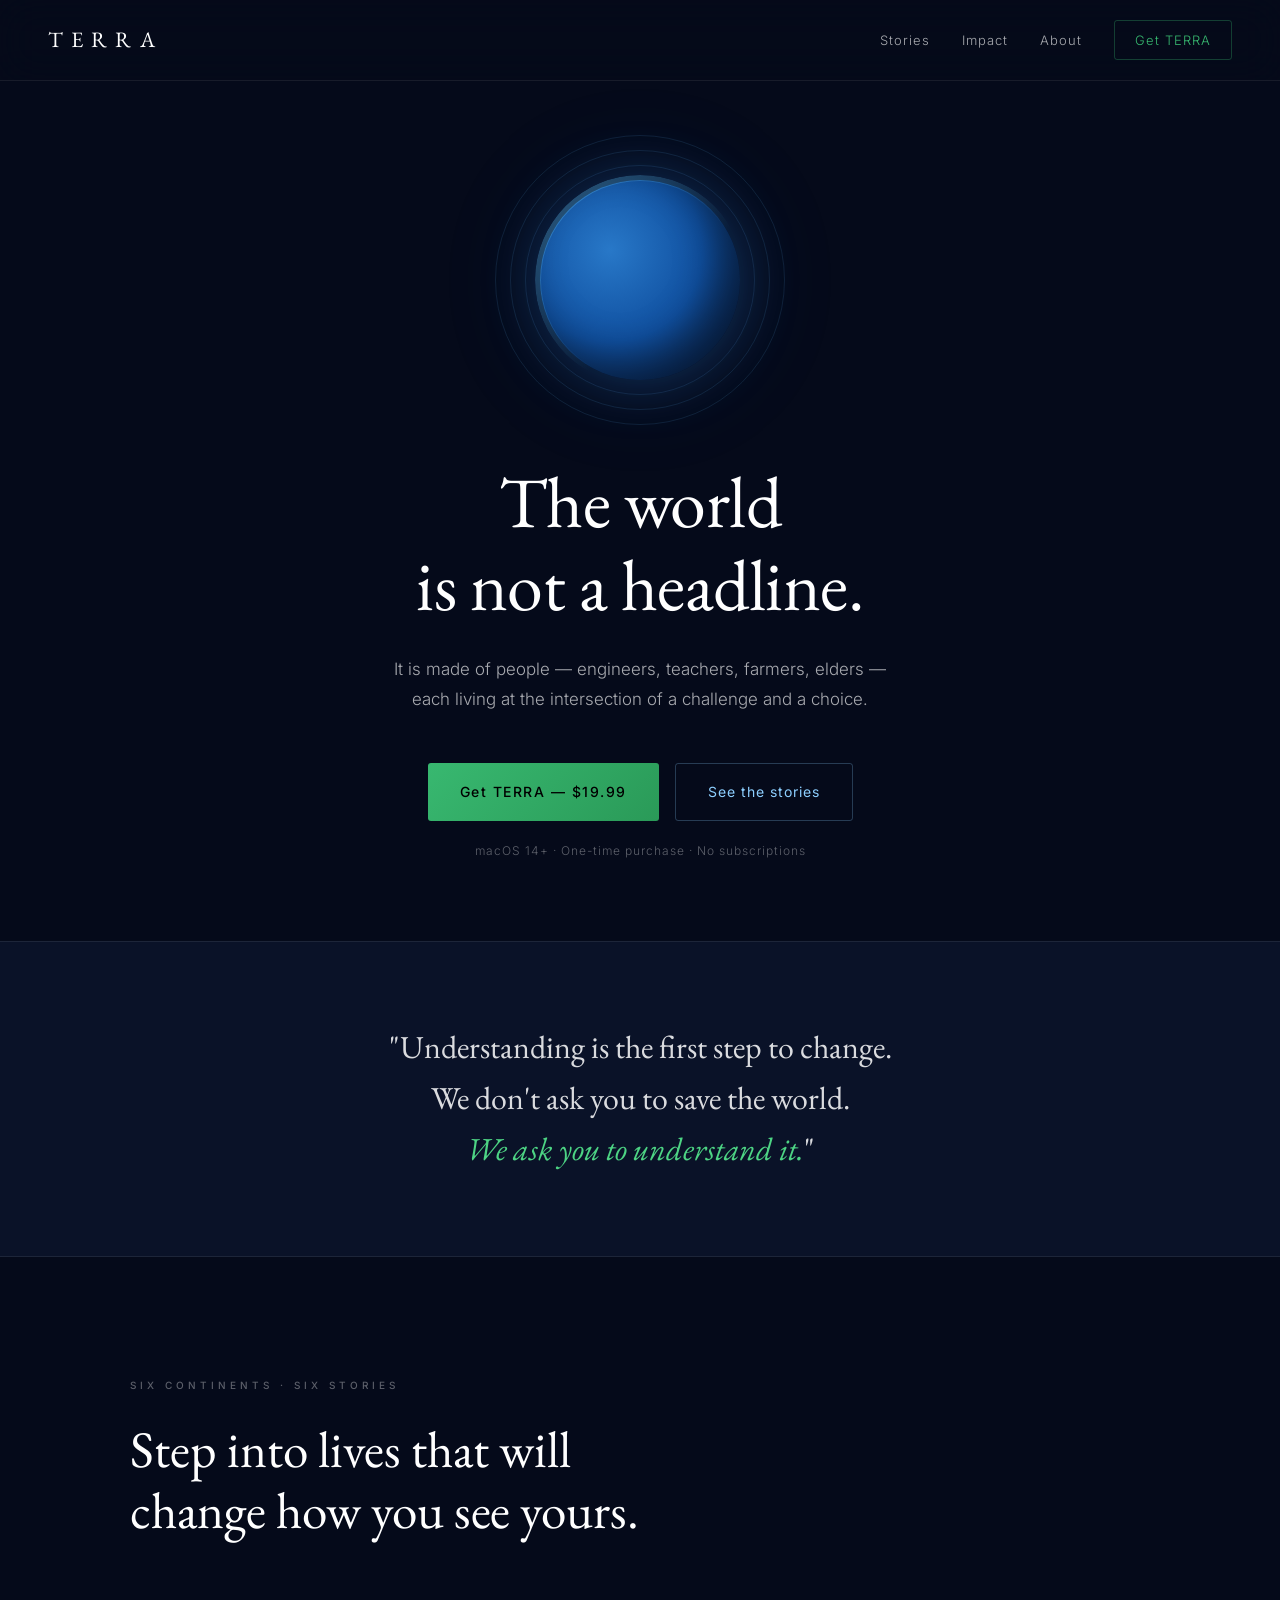
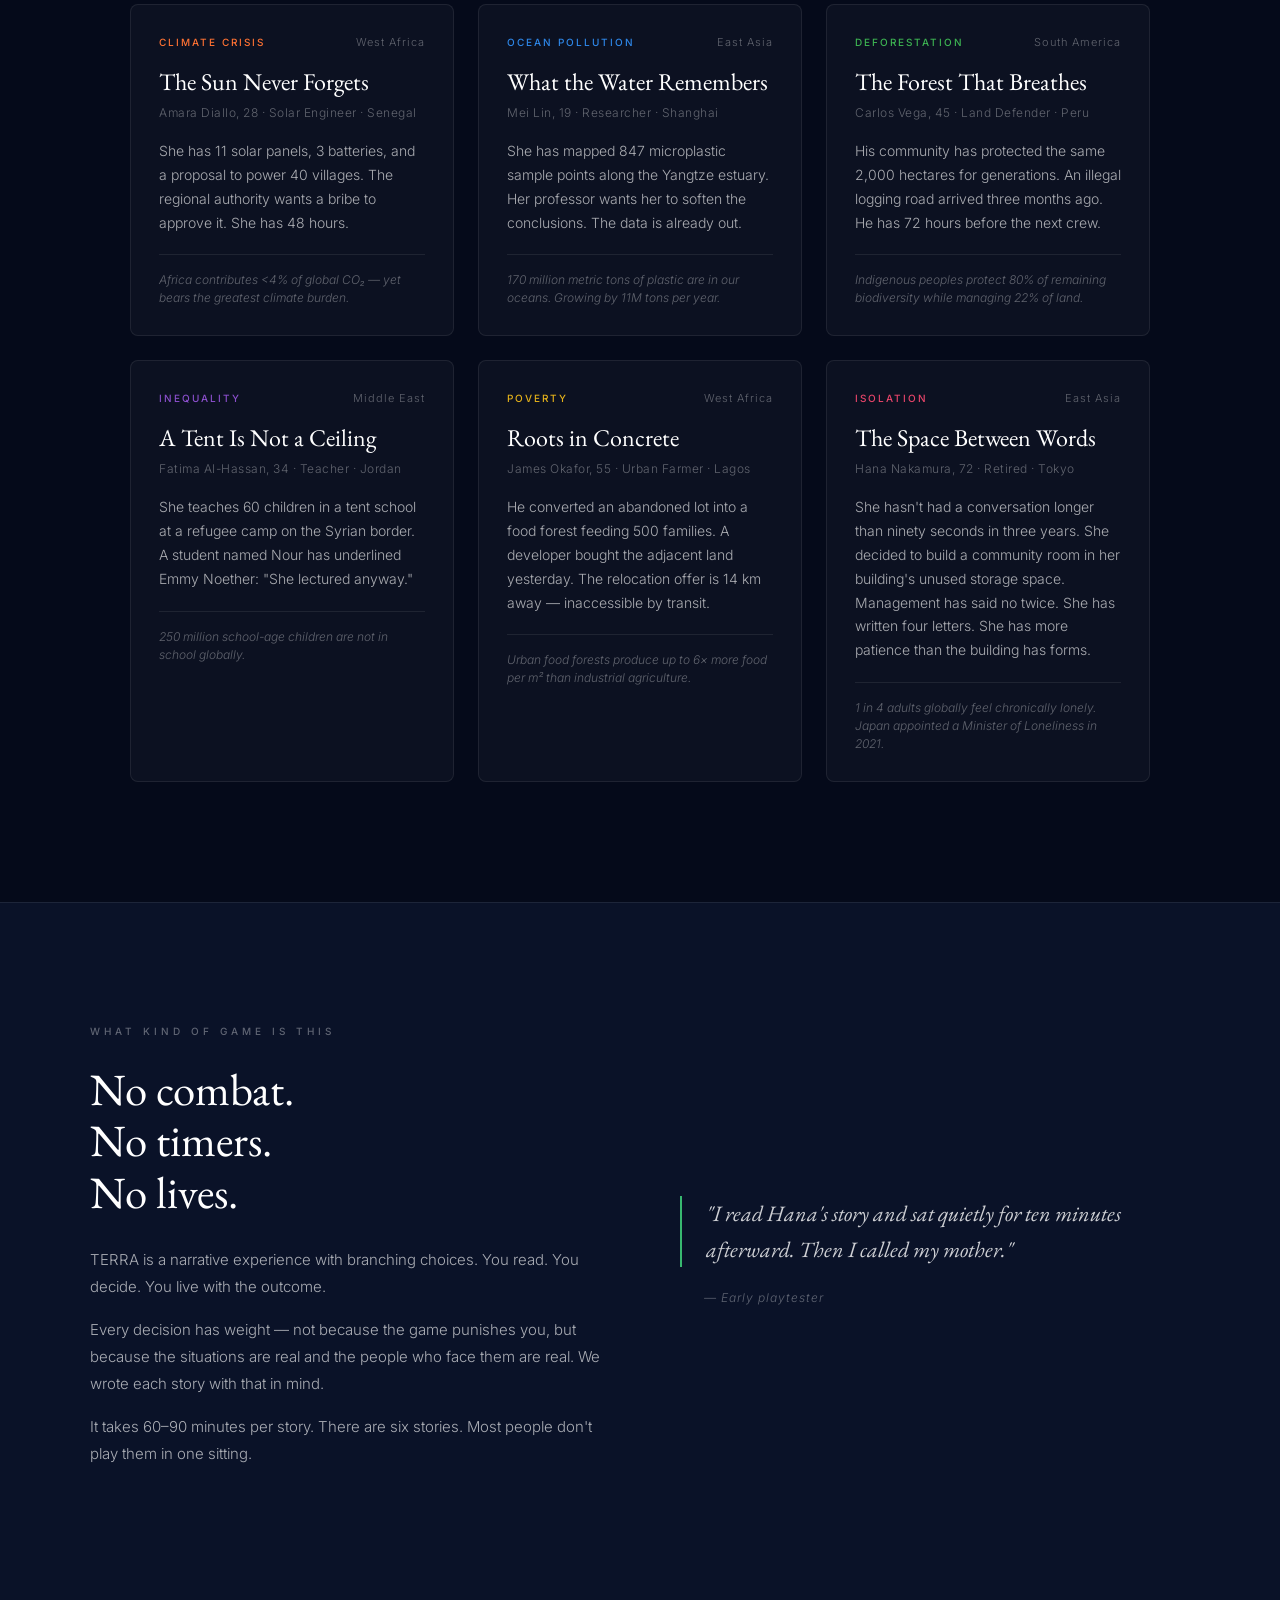
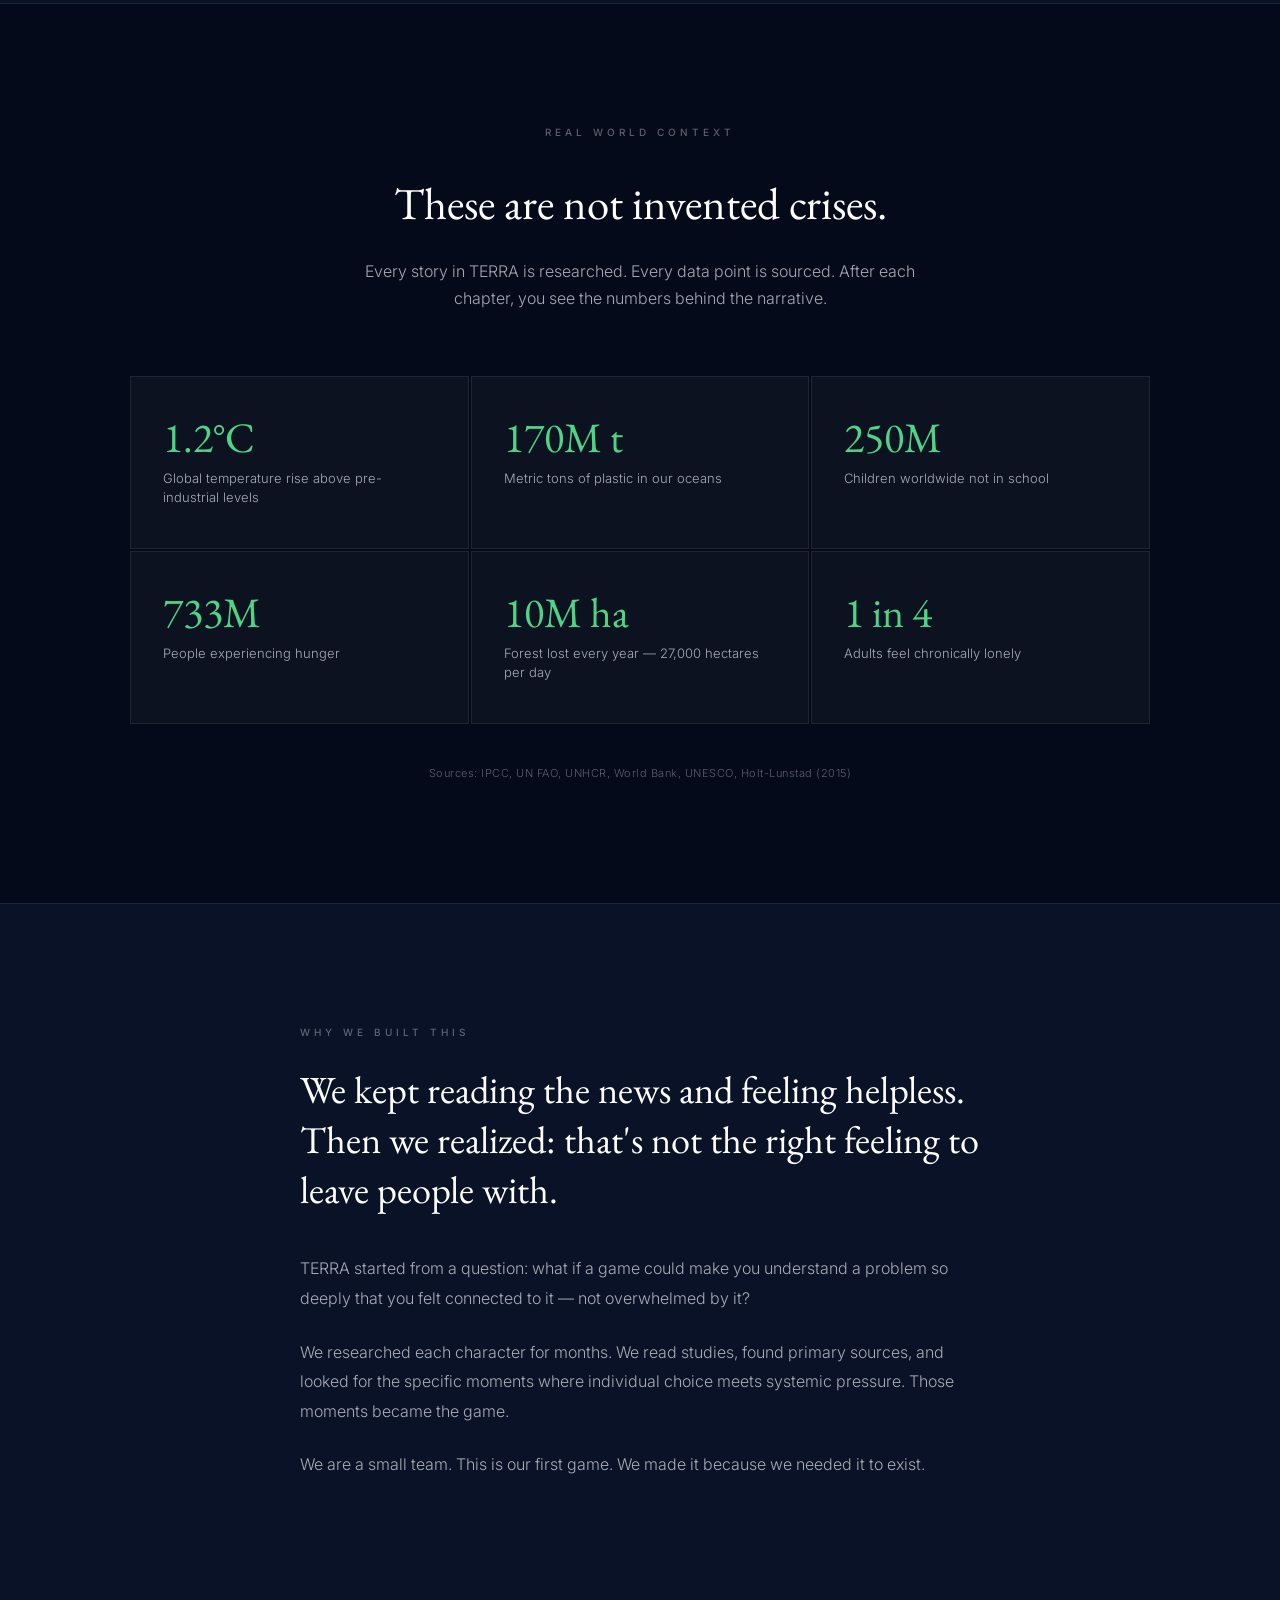
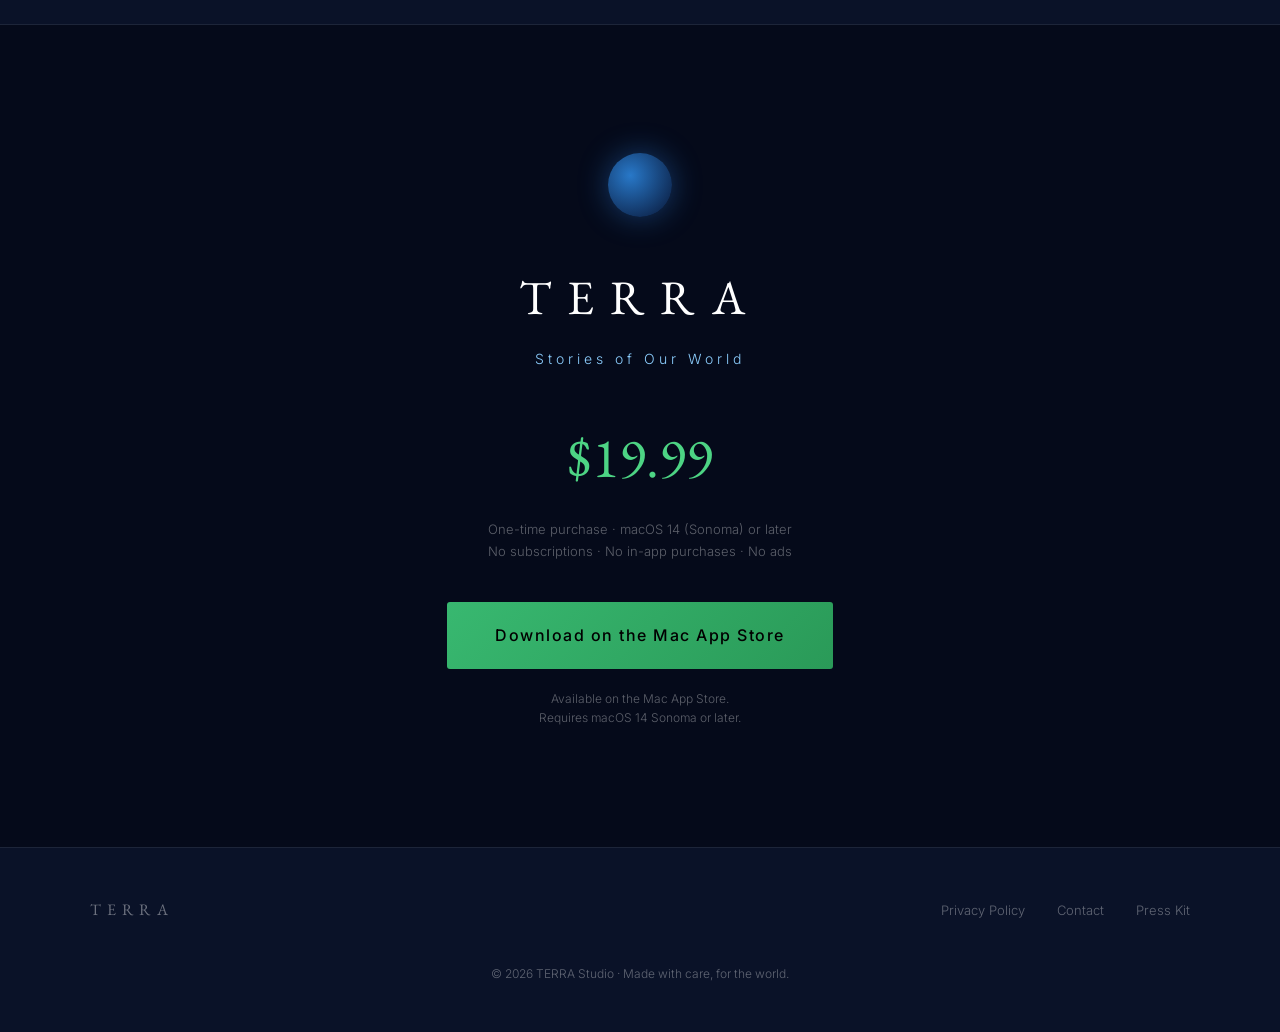
==== website/index.html @ 2169d1af "feat: sprint 4 — terraapp.world website + privacy policy Full landing page with: - Hero: animated gl" ====
<!DOCTYPE html>
<html lang="en">
<head>
  <meta charset="UTF-8">
  <meta name="viewport" content="width=device-width, initial-scale=1.0">
  <meta name="description" content="TERRA — Six stories from six continents. A narrative game about the real decisions humanity faces, right now.">
  <meta property="og:title" content="TERRA — Stories of Our World">
  <meta property="og:description" content="Step into the lives of people working at the edge of the world's most urgent challenges. A game for Mac.">
  <meta property="og:image" content="/assets/og-image.jpg">
  <meta name="theme-color" content="#050A1A">
  <title>TERRA — Stories of Our World</title>
  <link rel="stylesheet" href="css/style.css">
  <link rel="preconnect" href="https://fonts.googleapis.com">
  <link href="https://fonts.googleapis.com/css2?family=EB+Garamond:ital,wght@0,400;0,500;1,400&family=Inter:wght@300;400;500&display=swap" rel="stylesheet">
</head>
<body>

  <!-- Navigation -->
  <nav class="nav">
    <div class="nav-logo">TERRA</div>
    <div class="nav-links">
      <a href="#stories">Stories</a>
      <a href="#impact">Impact</a>
      <a href="#about">About</a>
      <a href="#get" class="nav-cta">Get TERRA</a>
    </div>
  </nav>

  <!-- Hero -->
  <section class="hero">
    <div class="hero-globe">
      <div class="globe-inner"></div>
      <div class="globe-atmosphere"></div>
      <div class="globe-ring ring-1"></div>
      <div class="globe-ring ring-2"></div>
      <div class="globe-ring ring-3"></div>
    </div>

    <div class="hero-text">
      <h1 class="hero-title">The world<br>is not a headline.</h1>
      <p class="hero-subtitle">
        It is made of people — engineers, teachers, farmers, elders —<br>
        each living at the intersection of a challenge and a choice.
      </p>
      <div class="hero-actions">
        <a href="#get" class="btn-primary">Get TERRA — $19.99</a>
        <a href="#stories" class="btn-ghost">See the stories</a>
      </div>
      <p class="hero-note">macOS 14+  ·  One-time purchase  ·  No subscriptions</p>
    </div>
  </section>

  <!-- Manifesto strip -->
  <section class="manifesto">
    <p>
      "Understanding is the first step to change.<br>
      We don't ask you to save the world.<br>
      <em>We ask you to understand it.</em>"
    </p>
  </section>

  <!-- Stories -->
  <section class="stories" id="stories">
    <div class="section-label">SIX CONTINENTS · SIX STORIES</div>
    <h2>Step into lives that will<br>change how you see yours.</h2>

    <div class="story-grid">

      <article class="story-card" data-color="#FF7233">
        <div class="story-card-header">
          <span class="story-tag">Climate Crisis</span>
          <span class="story-region">West Africa</span>
        </div>
        <h3>The Sun Never Forgets</h3>
        <p class="story-character">Amara Diallo, 28 · Solar Engineer · Senegal</p>
        <p class="story-excerpt">
          She has 11 solar panels, 3 batteries, and a proposal to power 40 villages.
          The regional authority wants a bribe to approve it.
          She has 48 hours.
        </p>
        <div class="story-data">
          Africa contributes &lt;4% of global CO₂ — yet bears the greatest climate burden.
        </div>
      </article>

      <article class="story-card" data-color="#2E87E8">
        <div class="story-card-header">
          <span class="story-tag">Ocean Pollution</span>
          <span class="story-region">East Asia</span>
        </div>
        <h3>What the Water Remembers</h3>
        <p class="story-character">Mei Lin, 19 · Researcher · Shanghai</p>
        <p class="story-excerpt">
          She has mapped 847 microplastic sample points along the Yangtze estuary.
          Her professor wants her to soften the conclusions.
          The data is already out.
        </p>
        <div class="story-data">
          170 million metric tons of plastic are in our oceans. Growing by 11M tons per year.
        </div>
      </article>

      <article class="story-card" data-color="#3DB352">
        <div class="story-card-header">
          <span class="story-tag">Deforestation</span>
          <span class="story-region">South America</span>
        </div>
        <h3>The Forest That Breathes</h3>
        <p class="story-character">Carlos Vega, 45 · Land Defender · Peru</p>
        <p class="story-excerpt">
          His community has protected the same 2,000 hectares for generations.
          An illegal logging road arrived three months ago.
          He has 72 hours before the next crew.
        </p>
        <div class="story-data">
          Indigenous peoples protect 80% of remaining biodiversity while managing 22% of land.
        </div>
      </article>

      <article class="story-card" data-color="#8B4FCC">
        <div class="story-card-header">
          <span class="story-tag">Inequality</span>
          <span class="story-region">Middle East</span>
        </div>
        <h3>A Tent Is Not a Ceiling</h3>
        <p class="story-character">Fatima Al-Hassan, 34 · Teacher · Jordan</p>
        <p class="story-excerpt">
          She teaches 60 children in a tent school at a refugee camp on the Syrian border.
          A student named Nour has underlined Emmy Noether:
          "She lectured anyway."
        </p>
        <div class="story-data">
          250 million school-age children are not in school globally.
        </div>
      </article>

      <article class="story-card" data-color="#E5B21A">
        <div class="story-card-header">
          <span class="story-tag">Poverty</span>
          <span class="story-region">West Africa</span>
        </div>
        <h3>Roots in Concrete</h3>
        <p class="story-character">James Okafor, 55 · Urban Farmer · Lagos</p>
        <p class="story-excerpt">
          He converted an abandoned lot into a food forest feeding 500 families.
          A developer bought the adjacent land yesterday.
          The relocation offer is 14 km away — inaccessible by transit.
        </p>
        <div class="story-data">
          Urban food forests produce up to 6× more food per m² than industrial agriculture.
        </div>
      </article>

      <article class="story-card" data-color="#E8456A">
        <div class="story-card-header">
          <span class="story-tag">Isolation</span>
          <span class="story-region">East Asia</span>
        </div>
        <h3>The Space Between Words</h3>
        <p class="story-character">Hana Nakamura, 72 · Retired · Tokyo</p>
        <p class="story-excerpt">
          She hasn't had a conversation longer than ninety seconds in three years.
          She decided to build a community room in her building's unused storage space.
          Management has said no twice.
          She has written four letters.
          She has more patience than the building has forms.
        </p>
        <div class="story-data">
          1 in 4 adults globally feel chronically lonely. Japan appointed a Minister of Loneliness in 2021.
        </div>
      </article>

    </div>
  </section>

  <!-- How it feels -->
  <section class="feel">
    <div class="feel-inner">
      <div class="feel-text">
        <div class="section-label">WHAT KIND OF GAME IS THIS</div>
        <h2>No combat.<br>No timers.<br>No lives.</h2>
        <p>
          TERRA is a narrative experience with branching choices.
          You read. You decide. You live with the outcome.
        </p>
        <p>
          Every decision has weight — not because the game punishes you,
          but because the situations are real and the people who face them
          are real. We wrote each story with that in mind.
        </p>
        <p>
          It takes 60–90 minutes per story. There are six stories.
          Most people don't play them in one sitting.
        </p>
      </div>
      <div class="feel-quote">
        <blockquote>
          "I read Hana's story and sat quietly for ten minutes afterward.
          Then I called my mother."
        </blockquote>
        <cite>— Early playtester</cite>
      </div>
    </div>
  </section>

  <!-- Real data section -->
  <section class="impact" id="impact">
    <div class="section-label">REAL WORLD CONTEXT</div>
    <h2>These are not invented crises.</h2>
    <p class="impact-sub">
      Every story in TERRA is researched. Every data point is sourced.
      After each chapter, you see the numbers behind the narrative.
    </p>

    <div class="data-grid">
      <div class="data-card">
        <div class="data-number">1.2°C</div>
        <div class="data-label">Global temperature rise above pre-industrial levels</div>
      </div>
      <div class="data-card">
        <div class="data-number">170M t</div>
        <div class="data-label">Metric tons of plastic in our oceans</div>
      </div>
      <div class="data-card">
        <div class="data-number">250M</div>
        <div class="data-label">Children worldwide not in school</div>
      </div>
      <div class="data-card">
        <div class="data-number">733M</div>
        <div class="data-label">People experiencing hunger</div>
      </div>
      <div class="data-card">
        <div class="data-number">10M ha</div>
        <div class="data-label">Forest lost every year — 27,000 hectares per day</div>
      </div>
      <div class="data-card">
        <div class="data-number">1 in 4</div>
        <div class="data-label">Adults feel chronically lonely</div>
      </div>
    </div>

    <p class="impact-footer">
      Sources: IPCC, UN FAO, UNHCR, World Bank, UNESCO, Holt-Lunstad (2015)
    </p>
  </section>

  <!-- About -->
  <section class="about" id="about">
    <div class="about-inner">
      <div class="section-label">WHY WE BUILT THIS</div>
      <h2>We kept reading the news and feeling helpless.<br>
      Then we realized: that's not the right feeling to leave people with.</h2>
      <p>
        TERRA started from a question: what if a game could make you understand
        a problem so deeply that you felt connected to it — not overwhelmed by it?
      </p>
      <p>
        We researched each character for months. We read studies, found primary sources,
        and looked for the specific moments where individual choice meets systemic pressure.
        Those moments became the game.
      </p>
      <p>
        We are a small team. This is our first game.
        We made it because we needed it to exist.
      </p>
    </div>
  </section>

  <!-- Get the game -->
  <section class="get" id="get">
    <div class="get-inner">
      <div class="get-globe">
        <div class="globe-inner-sm"></div>
      </div>
      <h2>TERRA</h2>
      <p class="get-tagline">Stories of Our World</p>
      <div class="get-price">$19.99</div>
      <p class="get-details">
        One-time purchase · macOS 14 (Sonoma) or later<br>
        No subscriptions · No in-app purchases · No ads
      </p>
      <a href="#" class="btn-primary btn-large">
        Download on the Mac App Store
      </a>
      <p class="get-note">
        Available on the Mac App Store.<br>
        Requires macOS 14 Sonoma or later.
      </p>
    </div>
  </section>

  <!-- Footer -->
  <footer class="footer">
    <div class="footer-inner">
      <div class="footer-logo">TERRA</div>
      <div class="footer-links">
        <a href="/privacy">Privacy Policy</a>
        <a href="mailto:hello@terraapp.world">Contact</a>
        <a href="/press">Press Kit</a>
      </div>
      <p class="footer-copy">
        © 2026 TERRA Studio · Made with care, for the world.
      </p>
    </div>
  </footer>

  <script src="js/main.js"></script>
</body>
</html>
---- website/css/style.css ----
/* ============================================
   TERRA — terraapp.world
   Design: Yuna Park
   "Beauty in service of meaning."
   ============================================ */

:root {
  --space-deep:   #050A1A;
  --space-mid:    #0A1228;
  --space-light:  #0F1E40;
  --earth-green:  #38B870;
  --earth-soft:   #4DD484;
  --ocean-blue:   #2E87E8;
  --text-primary: #FFFFFF;
  --text-second:  rgba(255,255,255,0.65);
  --text-third:   rgba(255,255,255,0.35);
  --text-accent:  #8DCFFF;
  --border:       rgba(255,255,255,0.08);

  --font-serif: 'EB Garamond', Georgia, serif;
  --font-sans:  'Inter', -apple-system, sans-serif;

  --max-w: 1100px;
  --section-pad: 120px 40px;
}

*, *::before, *::after { box-sizing: border-box; margin: 0; padding: 0; }

html { scroll-behavior: smooth; }

body {
  background: var(--space-deep);
  color: var(--text-primary);
  font-family: var(--font-sans);
  font-weight: 300;
  line-height: 1.7;
  overflow-x: hidden;
}

/* ---- NAV ---- */
.nav {
  position: fixed;
  top: 0; left: 0; right: 0;
  z-index: 100;
  display: flex;
  align-items: center;
  justify-content: space-between;
  padding: 20px 48px;
  background: rgba(5, 10, 26, 0.8);
  backdrop-filter: blur(20px);
  border-bottom: 1px solid var(--border);
}

.nav-logo {
  font-family: var(--font-serif);
  font-size: 22px;
  letter-spacing: 8px;
  color: var(--text-primary);
}

.nav-links {
  display: flex;
  gap: 32px;
  align-items: center;
}

.nav-links a {
  color: var(--text-second);
  text-decoration: none;
  font-size: 13px;
  letter-spacing: 1px;
  transition: color 0.2s;
}

.nav-links a:hover { color: var(--text-primary); }

.nav-cta {
  color: var(--earth-green) !important;
  border: 1px solid rgba(56, 184, 112, 0.3);
  padding: 8px 20px;
  border-radius: 3px;
  transition: background 0.2s !important;
}

.nav-cta:hover {
  background: rgba(56, 184, 112, 0.1);
}

/* ---- HERO ---- */
.hero {
  min-height: 100vh;
  display: flex;
  flex-direction: column;
  align-items: center;
  justify-content: center;
  padding: 160px 40px 80px;
  position: relative;
  overflow: hidden;
  text-align: center;
}

/* Globe */
.hero-globe {
  position: relative;
  width: 240px;
  height: 240px;
  margin: 0 auto 60px;
}

.globe-inner {
  width: 200px;
  height: 200px;
  border-radius: 50%;
  background: radial-gradient(
    circle at 35% 35%,
    #2878C8,
    #1050A0,
    #081535
  );
  position: absolute;
  top: 50%; left: 50%;
  transform: translate(-50%, -50%);
  box-shadow:
    0 0 60px rgba(46, 135, 232, 0.3),
    0 0 120px rgba(46, 135, 232, 0.1),
    inset -20px -20px 40px rgba(0,0,0,0.4);
  animation: globe-rotate 60s linear infinite;
}

.globe-atmosphere {
  width: 210px;
  height: 210px;
  border-radius: 50%;
  border: 6px solid transparent;
  background:
    linear-gradient(135deg, rgba(100,200,255,0.4) 0%, transparent 60%) border-box;
  -webkit-mask:
    linear-gradient(#fff 0 0) padding-box,
    linear-gradient(#fff 0 0);
  -webkit-mask-composite: destination-out;
  mask-composite: exclude;
  position: absolute;
  top: 50%; left: 50%;
  transform: translate(-50%, -50%);
}

.globe-ring {
  border-radius: 50%;
  border: 1px solid rgba(100, 180, 255, 0.12);
  position: absolute;
  top: 50%; left: 50%;
  transform: translate(-50%, -50%);
  animation: ring-pulse 4s ease-in-out infinite;
}

.ring-1 { width: 230px; height: 230px; animation-delay: 0s; }
.ring-2 { width: 260px; height: 260px; animation-delay: 0.8s; }
.ring-3 { width: 290px; height: 290px; animation-delay: 1.6s; }

@keyframes globe-rotate {
  from { filter: hue-rotate(0deg); }
  to   { filter: hue-rotate(20deg); }
}

@keyframes ring-pulse {
  0%, 100% { opacity: 0.6; transform: translate(-50%, -50%) scale(1); }
  50%       { opacity: 0; transform: translate(-50%, -50%) scale(1.1); }
}

/* Hero text */
.hero-title {
  font-family: var(--font-serif);
  font-size: clamp(44px, 6vw, 72px);
  font-weight: 400;
  line-height: 1.15;
  letter-spacing: -0.5px;
  margin-bottom: 28px;
  color: var(--text-primary);
}

.hero-subtitle {
  font-size: 17px;
  font-weight: 300;
  color: var(--text-second);
  line-height: 1.8;
  max-width: 600px;
  margin: 0 auto 48px;
}

.hero-actions {
  display: flex;
  gap: 16px;
  justify-content: center;
  flex-wrap: wrap;
  margin-bottom: 20px;
}

.hero-note {
  font-size: 12px;
  color: var(--text-third);
  letter-spacing: 1px;
}

/* ---- BUTTONS ---- */
.btn-primary {
  display: inline-flex;
  align-items: center;
  justify-content: center;
  background: linear-gradient(135deg, var(--earth-green), #2A9A58);
  color: #000;
  font-family: var(--font-sans);
  font-size: 14px;
  font-weight: 500;
  letter-spacing: 1.5px;
  text-decoration: none;
  padding: 16px 32px;
  border-radius: 3px;
  transition: opacity 0.2s, transform 0.2s;
}

.btn-primary:hover {
  opacity: 0.9;
  transform: translateY(-1px);
}

.btn-primary.btn-large {
  font-size: 16px;
  padding: 20px 48px;
}

.btn-ghost {
  display: inline-flex;
  align-items: center;
  justify-content: center;
  color: var(--text-accent);
  font-size: 14px;
  font-weight: 400;
  letter-spacing: 1px;
  text-decoration: none;
  padding: 16px 32px;
  border: 1px solid rgba(141, 207, 255, 0.25);
  border-radius: 3px;
  transition: border-color 0.2s, background 0.2s;
}

.btn-ghost:hover {
  border-color: rgba(141, 207, 255, 0.5);
  background: rgba(141, 207, 255, 0.05);
}

/* ---- SECTION LABEL ---- */
.section-label {
  font-size: 10px;
  font-weight: 500;
  letter-spacing: 4px;
  color: var(--text-third);
  margin-bottom: 24px;
}

/* ---- MANIFESTO ---- */
.manifesto {
  padding: 80px 40px;
  text-align: center;
  background: var(--space-mid);
  border-top: 1px solid var(--border);
  border-bottom: 1px solid var(--border);
}

.manifesto p {
  font-family: var(--font-serif);
  font-size: clamp(22px, 3vw, 32px);
  font-weight: 400;
  line-height: 1.6;
  color: rgba(255,255,255,0.85);
  max-width: 700px;
  margin: 0 auto;
}

.manifesto em {
  color: var(--earth-soft);
  font-style: italic;
}

/* ---- STORIES ---- */
.stories {
  padding: var(--section-pad);
  max-width: var(--max-w);
  margin: 0 auto;
}

.stories h2 {
  font-family: var(--font-serif);
  font-size: clamp(32px, 4vw, 52px);
  font-weight: 400;
  line-height: 1.2;
  margin-bottom: 64px;
}

.story-grid {
  display: grid;
  grid-template-columns: repeat(auto-fill, minmax(320px, 1fr));
  gap: 24px;
}

.story-card {
  background: rgba(255,255,255,0.03);
  border: 1px solid var(--border);
  border-radius: 8px;
  padding: 28px;
  transition: border-color 0.3s, background 0.3s, transform 0.3s;
  cursor: default;
  position: relative;
  overflow: hidden;
}

.story-card::before {
  content: '';
  position: absolute;
  top: 0; left: 0; right: 0;
  height: 3px;
  background: var(--card-color, #fff);
  opacity: 0;
  transition: opacity 0.3s;
}

.story-card:hover {
  border-color: rgba(255,255,255,0.15);
  background: rgba(255,255,255,0.05);
  transform: translateY(-3px);
}

.story-card:hover::before {
  opacity: 1;
}

.story-card-header {
  display: flex;
  justify-content: space-between;
  align-items: center;
  margin-bottom: 16px;
}

.story-tag {
  font-size: 10px;
  font-weight: 500;
  letter-spacing: 2px;
  color: var(--card-color, var(--text-accent));
  text-transform: uppercase;
}

.story-region {
  font-size: 11px;
  color: var(--text-third);
  letter-spacing: 1px;
}

.story-card h3 {
  font-family: var(--font-serif);
  font-size: 24px;
  font-weight: 400;
  margin-bottom: 6px;
  line-height: 1.2;
}

.story-character {
  font-size: 12px;
  color: var(--text-third);
  margin-bottom: 16px;
  letter-spacing: 0.5px;
}

.story-excerpt {
  font-size: 14px;
  color: var(--text-second);
  line-height: 1.7;
  margin-bottom: 20px;
}

.story-data {
  font-size: 12px;
  color: var(--text-third);
  padding-top: 16px;
  border-top: 1px solid var(--border);
  line-height: 1.5;
  font-style: italic;
}

/* Apply card colors via JS / data attribute */
.story-card[data-color="#FF7233"] { --card-color: #FF7233; }
.story-card[data-color="#2E87E8"] { --card-color: #2E87E8; }
.story-card[data-color="#3DB352"] { --card-color: #3DB352; }
.story-card[data-color="#8B4FCC"] { --card-color: #8B4FCC; }
.story-card[data-color="#E5B21A"] { --card-color: #E5B21A; }
.story-card[data-color="#E8456A"] { --card-color: #E8456A; }

/* ---- HOW IT FEELS ---- */
.feel {
  background: var(--space-mid);
  border-top: 1px solid var(--border);
  border-bottom: 1px solid var(--border);
  padding: var(--section-pad);
}

.feel-inner {
  max-width: var(--max-w);
  margin: 0 auto;
  display: grid;
  grid-template-columns: 1fr 1fr;
  gap: 80px;
  align-items: center;
}

.feel-text h2 {
  font-family: var(--font-serif);
  font-size: clamp(32px, 3.5vw, 48px);
  font-weight: 400;
  line-height: 1.15;
  margin-bottom: 28px;
}

.feel-text p {
  color: var(--text-second);
  font-size: 15px;
  line-height: 1.8;
  margin-bottom: 16px;
}

.feel-quote blockquote {
  font-family: var(--font-serif);
  font-size: 22px;
  font-weight: 400;
  font-style: italic;
  color: rgba(255,255,255,0.8);
  line-height: 1.6;
  margin-bottom: 16px;
  padding-left: 24px;
  border-left: 2px solid var(--earth-green);
}

.feel-quote cite {
  font-size: 12px;
  color: var(--text-third);
  letter-spacing: 1px;
  padding-left: 24px;
}

/* ---- IMPACT / DATA ---- */
.impact {
  padding: var(--section-pad);
  max-width: var(--max-w);
  margin: 0 auto;
  text-align: center;
}

.impact h2 {
  font-family: var(--font-serif);
  font-size: clamp(28px, 3.5vw, 48px);
  font-weight: 400;
  margin-bottom: 16px;
}

.impact-sub {
  color: var(--text-second);
  font-size: 16px;
  max-width: 560px;
  margin: 0 auto 64px;
  line-height: 1.7;
}

.data-grid {
  display: grid;
  grid-template-columns: repeat(3, 1fr);
  gap: 2px;
  margin-bottom: 40px;
}

.data-card {
  background: rgba(255,255,255,0.03);
  border: 1px solid var(--border);
  padding: 40px 32px;
  text-align: left;
}

.data-number {
  font-family: var(--font-serif);
  font-size: 42px;
  font-weight: 400;
  color: var(--earth-soft);
  margin-bottom: 10px;
  line-height: 1;
}

.data-label {
  font-size: 13px;
  color: var(--text-second);
  line-height: 1.5;
}

.impact-footer {
  font-size: 11px;
  color: var(--text-third);
  letter-spacing: 0.5px;
}

/* ---- ABOUT ---- */
.about {
  background: var(--space-mid);
  border-top: 1px solid var(--border);
  border-bottom: 1px solid var(--border);
  padding: var(--section-pad);
}

.about-inner {
  max-width: 680px;
  margin: 0 auto;
}

.about h2 {
  font-family: var(--font-serif);
  font-size: clamp(24px, 3vw, 40px);
  font-weight: 400;
  line-height: 1.3;
  margin-bottom: 40px;
}

.about p {
  font-size: 16px;
  color: var(--text-second);
  line-height: 1.85;
  margin-bottom: 24px;
}

/* ---- GET ---- */
.get {
  padding: var(--section-pad);
  text-align: center;
}

.get-inner {
  max-width: 480px;
  margin: 0 auto;
}

.get-globe {
  width: 80px;
  height: 80px;
  margin: 0 auto 32px;
  position: relative;
}

.globe-inner-sm {
  width: 64px;
  height: 64px;
  border-radius: 50%;
  background: radial-gradient(circle at 35% 35%, #2878C8, #081535);
  position: absolute;
  top: 50%; left: 50%;
  transform: translate(-50%, -50%);
  box-shadow: 0 0 30px rgba(46,135,232,0.4);
}

.get h2 {
  font-family: var(--font-serif);
  font-size: 48px;
  font-weight: 400;
  letter-spacing: 16px;
  margin-bottom: 8px;
}

.get-tagline {
  color: var(--text-accent);
  font-size: 14px;
  letter-spacing: 4px;
  margin-bottom: 40px;
}

.get-price {
  font-family: var(--font-serif);
  font-size: 56px;
  font-weight: 400;
  color: var(--earth-soft);
  margin-bottom: 12px;
}

.get-details {
  font-size: 13px;
  color: var(--text-third);
  line-height: 1.7;
  margin-bottom: 40px;
}

.get-note {
  margin-top: 20px;
  font-size: 12px;
  color: var(--text-third);
  line-height: 1.6;
}

/* ---- FOOTER ---- */
.footer {
  background: var(--space-mid);
  border-top: 1px solid var(--border);
  padding: 48px 40px;
}

.footer-inner {
  max-width: var(--max-w);
  margin: 0 auto;
  display: flex;
  align-items: center;
  justify-content: space-between;
  flex-wrap: wrap;
  gap: 24px;
}

.footer-logo {
  font-family: var(--font-serif);
  font-size: 16px;
  letter-spacing: 6px;
  color: rgba(255,255,255,0.4);
}

.footer-links {
  display: flex;
  gap: 32px;
}

.footer-links a {
  color: var(--text-third);
  text-decoration: none;
  font-size: 13px;
  transition: color 0.2s;
}

.footer-links a:hover { color: var(--text-second); }

.footer-copy {
  font-size: 12px;
  color: var(--text-third);
  width: 100%;
  text-align: center;
  margin-top: 16px;
}

/* ---- RESPONSIVE ---- */
@media (max-width: 768px) {
  .nav { padding: 16px 24px; }
  .nav-links { gap: 16px; }
  .nav-links a:not(.nav-cta) { display: none; }

  .hero { padding: 120px 24px 60px; }

  .feel-inner {
    grid-template-columns: 1fr;
    gap: 48px;
  }

  .data-grid {
    grid-template-columns: repeat(2, 1fr);
  }

  .footer-inner {
    flex-direction: column;
    text-align: center;
  }
}

@media (max-width: 480px) {
  .data-grid { grid-template-columns: 1fr; }
  .story-grid { grid-template-columns: 1fr; }
}

/* ---- ANIMATIONS ---- */
.fade-in {
  opacity: 0;
  transform: translateY(24px);
  transition: opacity 0.7s ease, transform 0.7s ease;
}

.fade-in.visible {
  opacity: 1;
  transform: translateY(0);
}
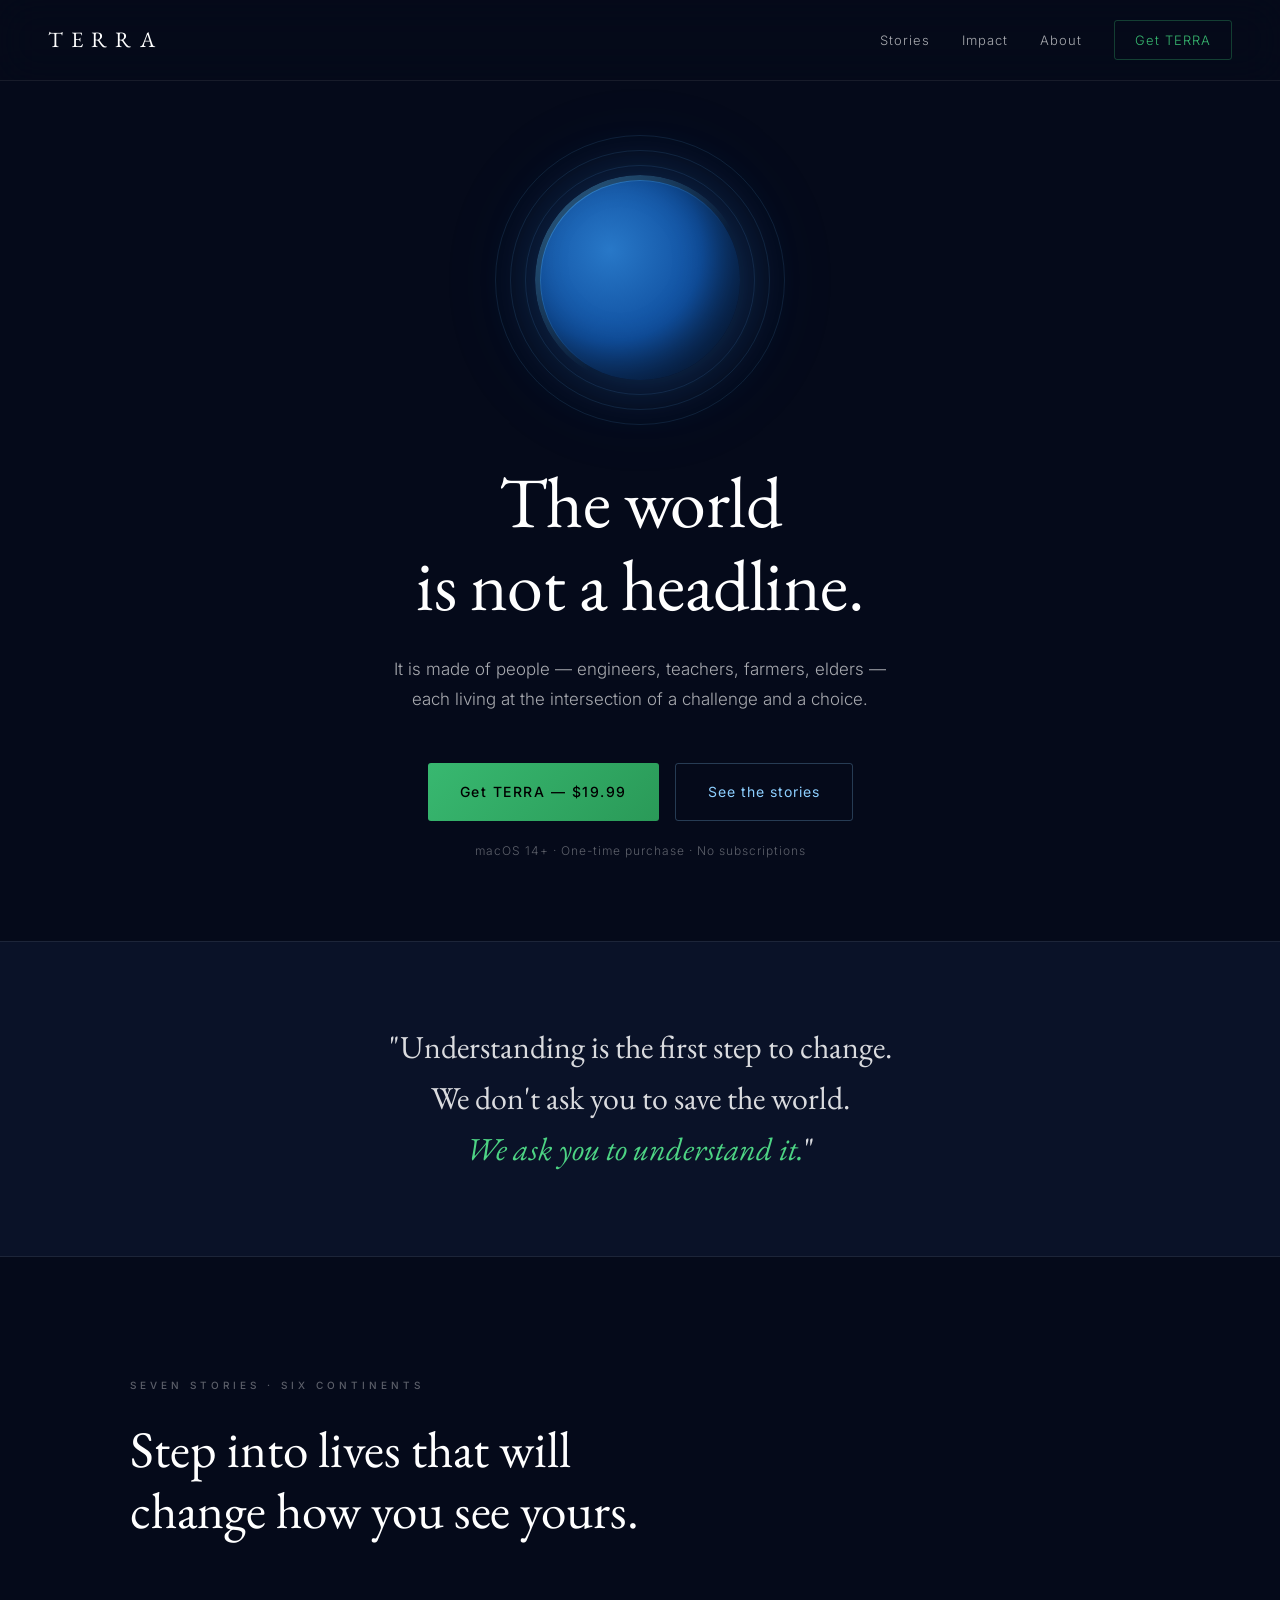
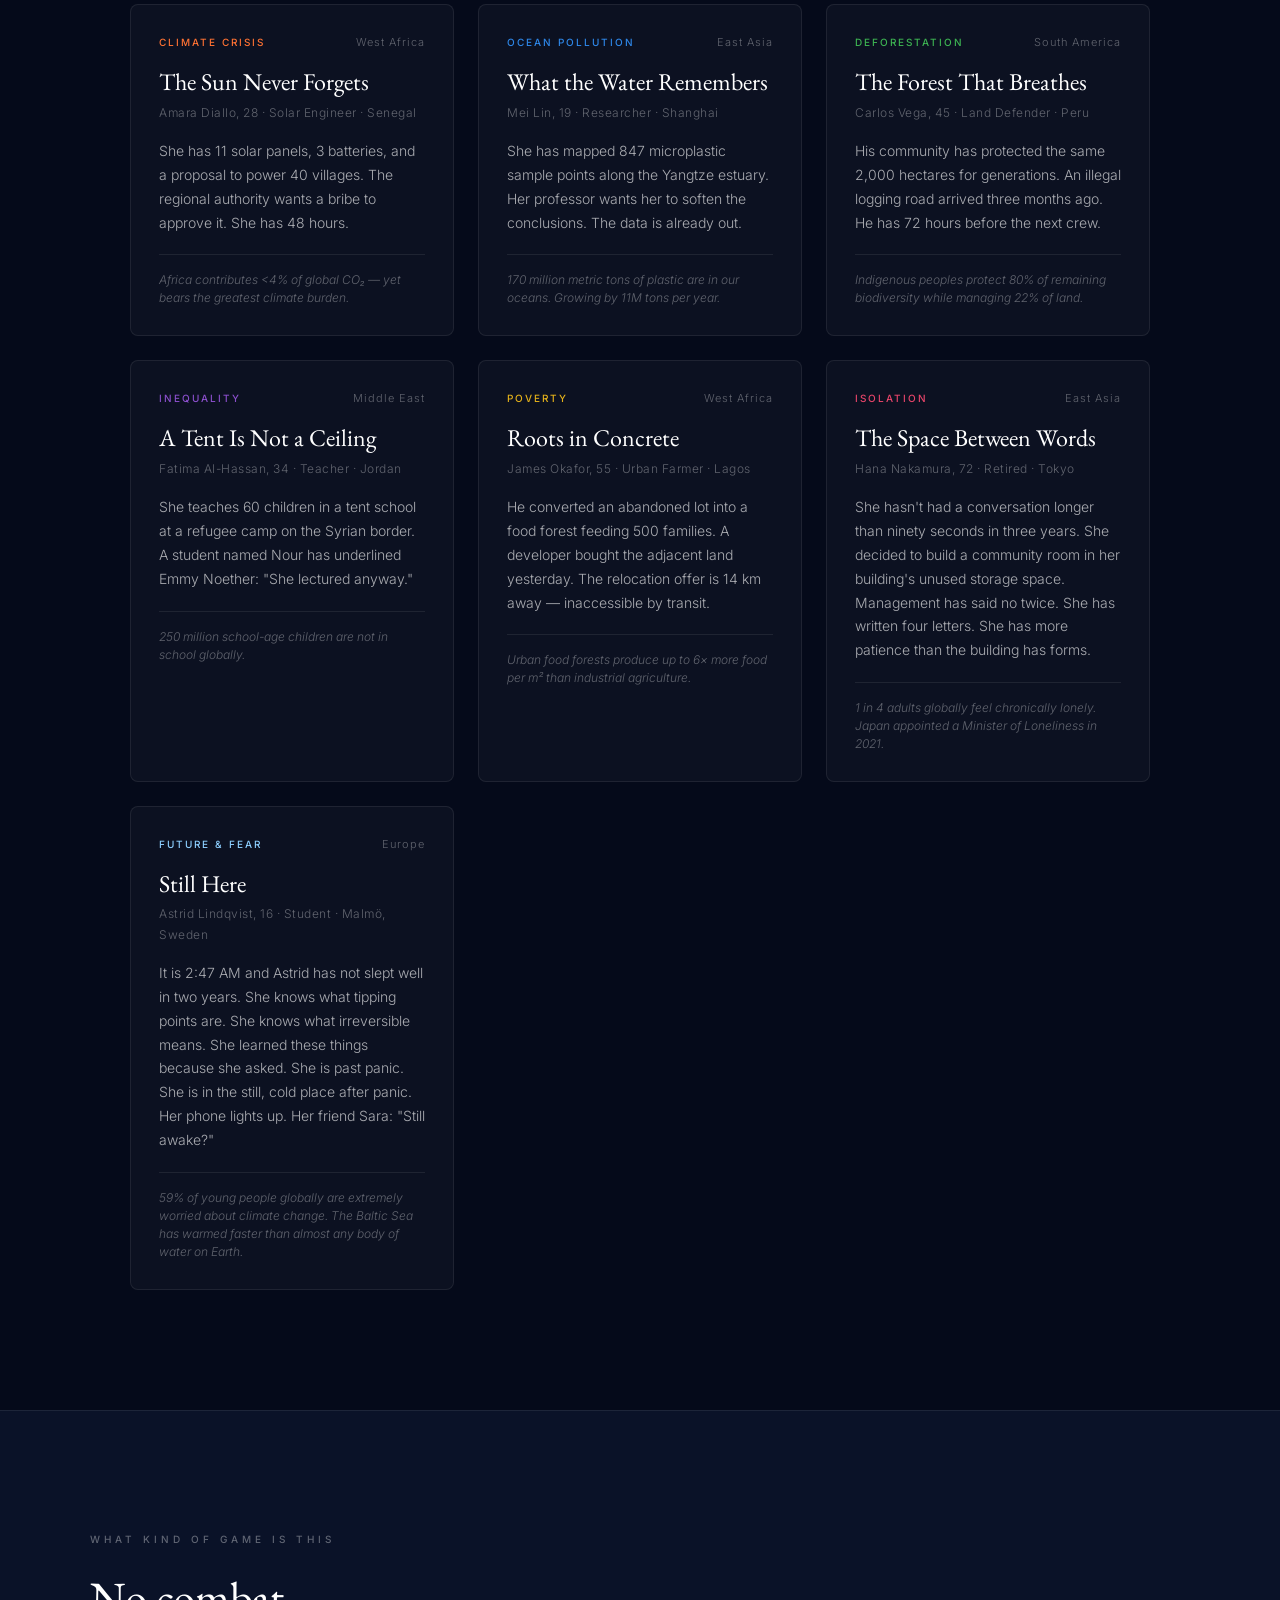
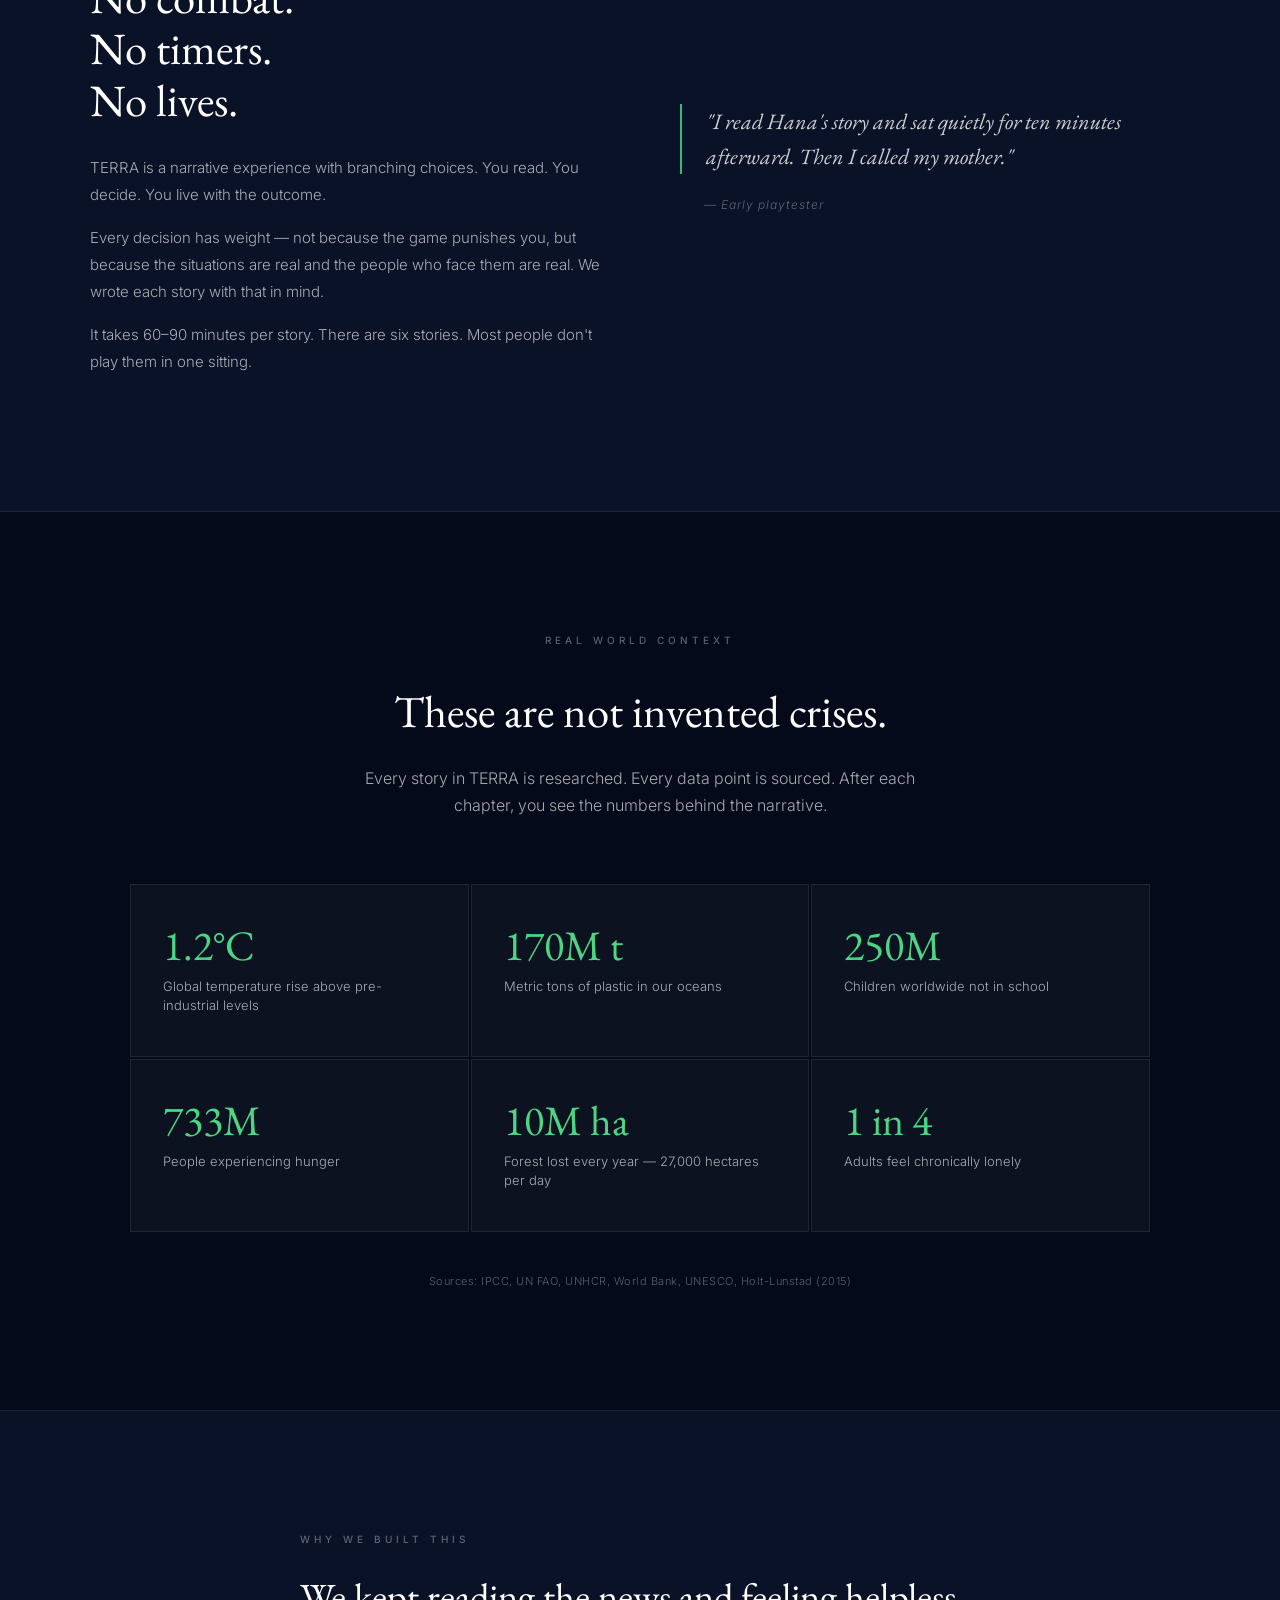
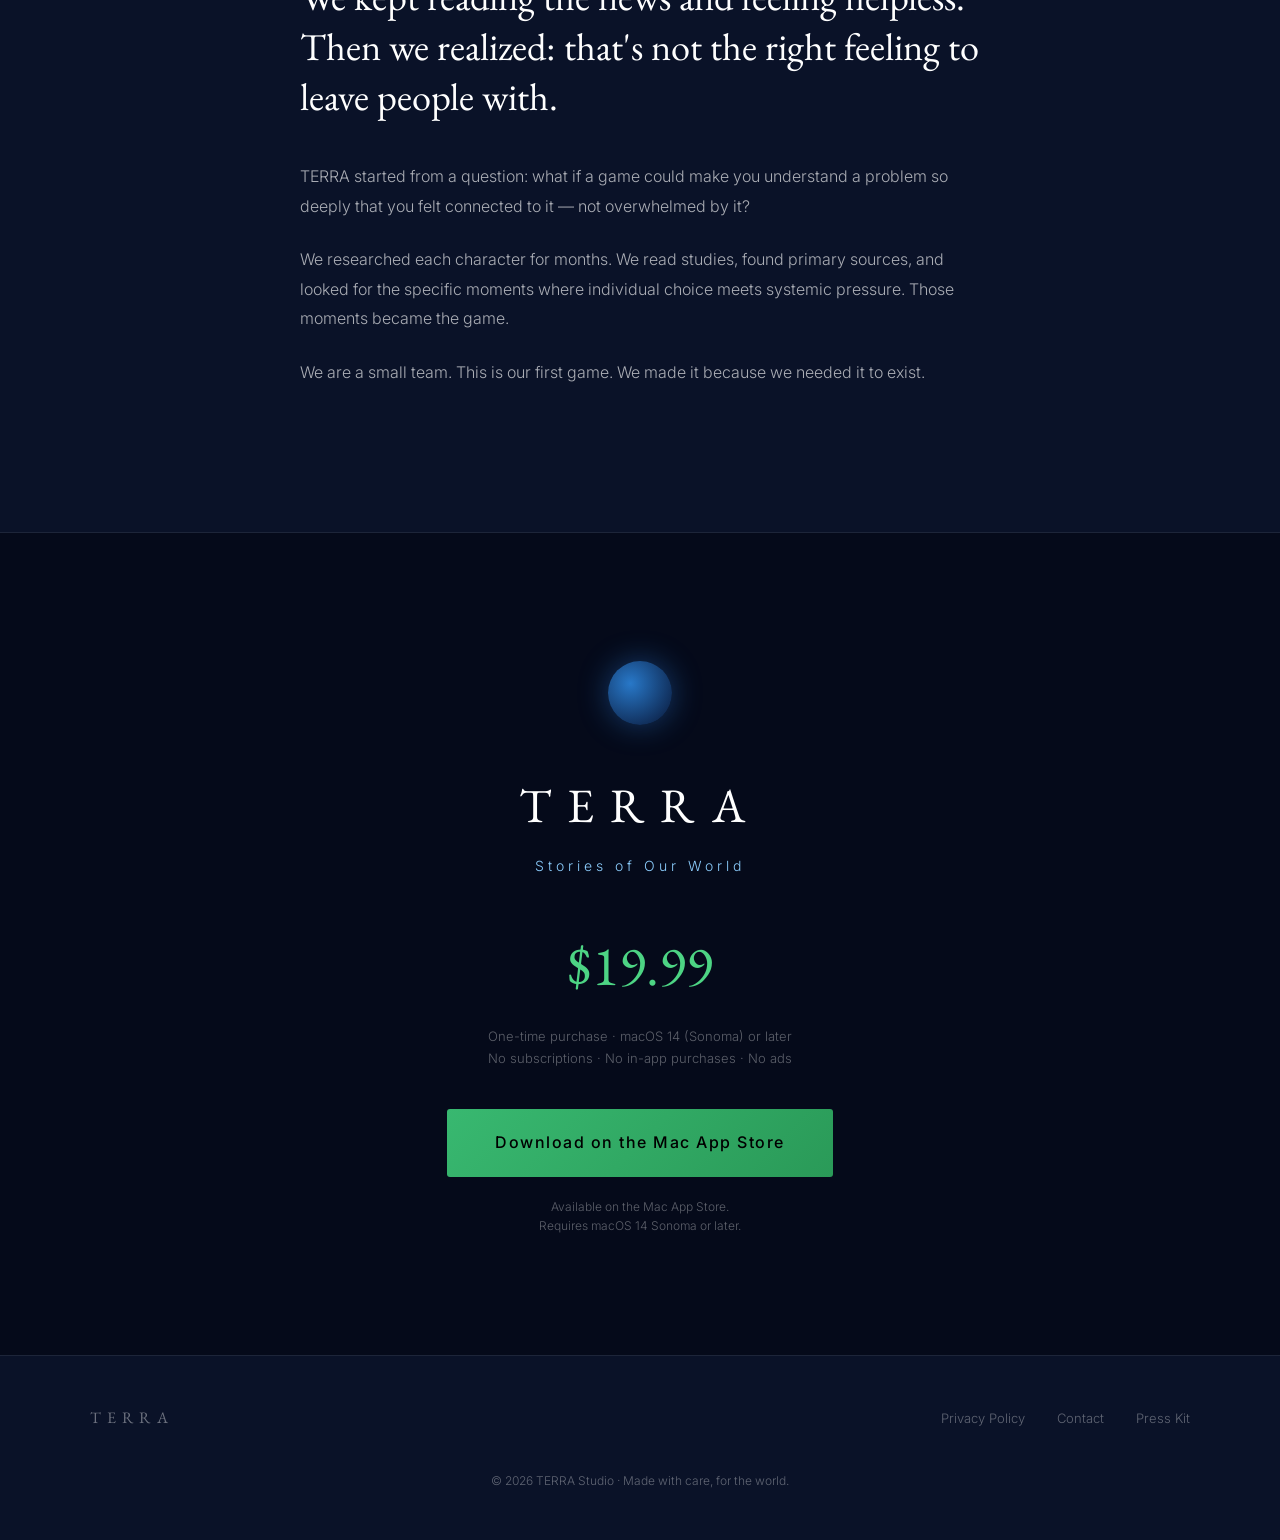
==== commit 70a1be2c: "feat: sprint 5 — Astrid Lindqvist, 7th character + baby's presence Add Astrid Lindqvist (16, Malmö, " ====
--- a/website/index.html
+++ b/website/index.html
@@ -5,7 +5,7 @@
   <meta name="viewport" content="width=device-width, initial-scale=1.0">
   <meta name="description" content="TERRA — Six stories from six continents. A narrative game about the real decisions humanity faces, right now.">
   <meta property="og:title" content="TERRA — Stories of Our World">
-  <meta property="og:description" content="Step into the lives of people working at the edge of the world's most urgent challenges. A game for Mac.">
+  <meta property="og:description" content="Seven stories. Six continents. Step into lives at the edge of the world's most urgent challenges. A game for Mac.">
   <meta property="og:image" content="/assets/og-image.jpg">
   <meta name="theme-color" content="#050A1A">
   <title>TERRA — Stories of Our World</title>
@@ -61,7 +61,7 @@
 
   <!-- Stories -->
   <section class="stories" id="stories">
-    <div class="section-label">SIX CONTINENTS · SIX STORIES</div>
+    <div class="section-label">SEVEN STORIES · SIX CONTINENTS</div>
     <h2>Step into lives that will<br>change how you see yours.</h2>
 
     <div class="story-grid">
@@ -167,6 +167,25 @@
         </p>
         <div class="story-data">
           1 in 4 adults globally feel chronically lonely. Japan appointed a Minister of Loneliness in 2021.
+        </div>
+      </article>
+
+      <article class="story-card" data-color="#8DCFFF">
+        <div class="story-card-header">
+          <span class="story-tag">Future &amp; Fear</span>
+          <span class="story-region">Europe</span>
+        </div>
+        <h3>Still Here</h3>
+        <p class="story-character">Astrid Lindqvist, 16 · Student · Malmö, Sweden</p>
+        <p class="story-excerpt">
+          It is 2:47 AM and Astrid has not slept well in two years.
+          She knows what tipping points are. She knows what irreversible means.
+          She learned these things because she asked.
+          She is past panic. She is in the still, cold place after panic.
+          Her phone lights up. Her friend Sara: "Still awake?"
+        </p>
+        <div class="story-data">
+          59% of young people globally are extremely worried about climate change. The Baltic Sea has warmed faster than almost any body of water on Earth.
         </div>
       </article>
 
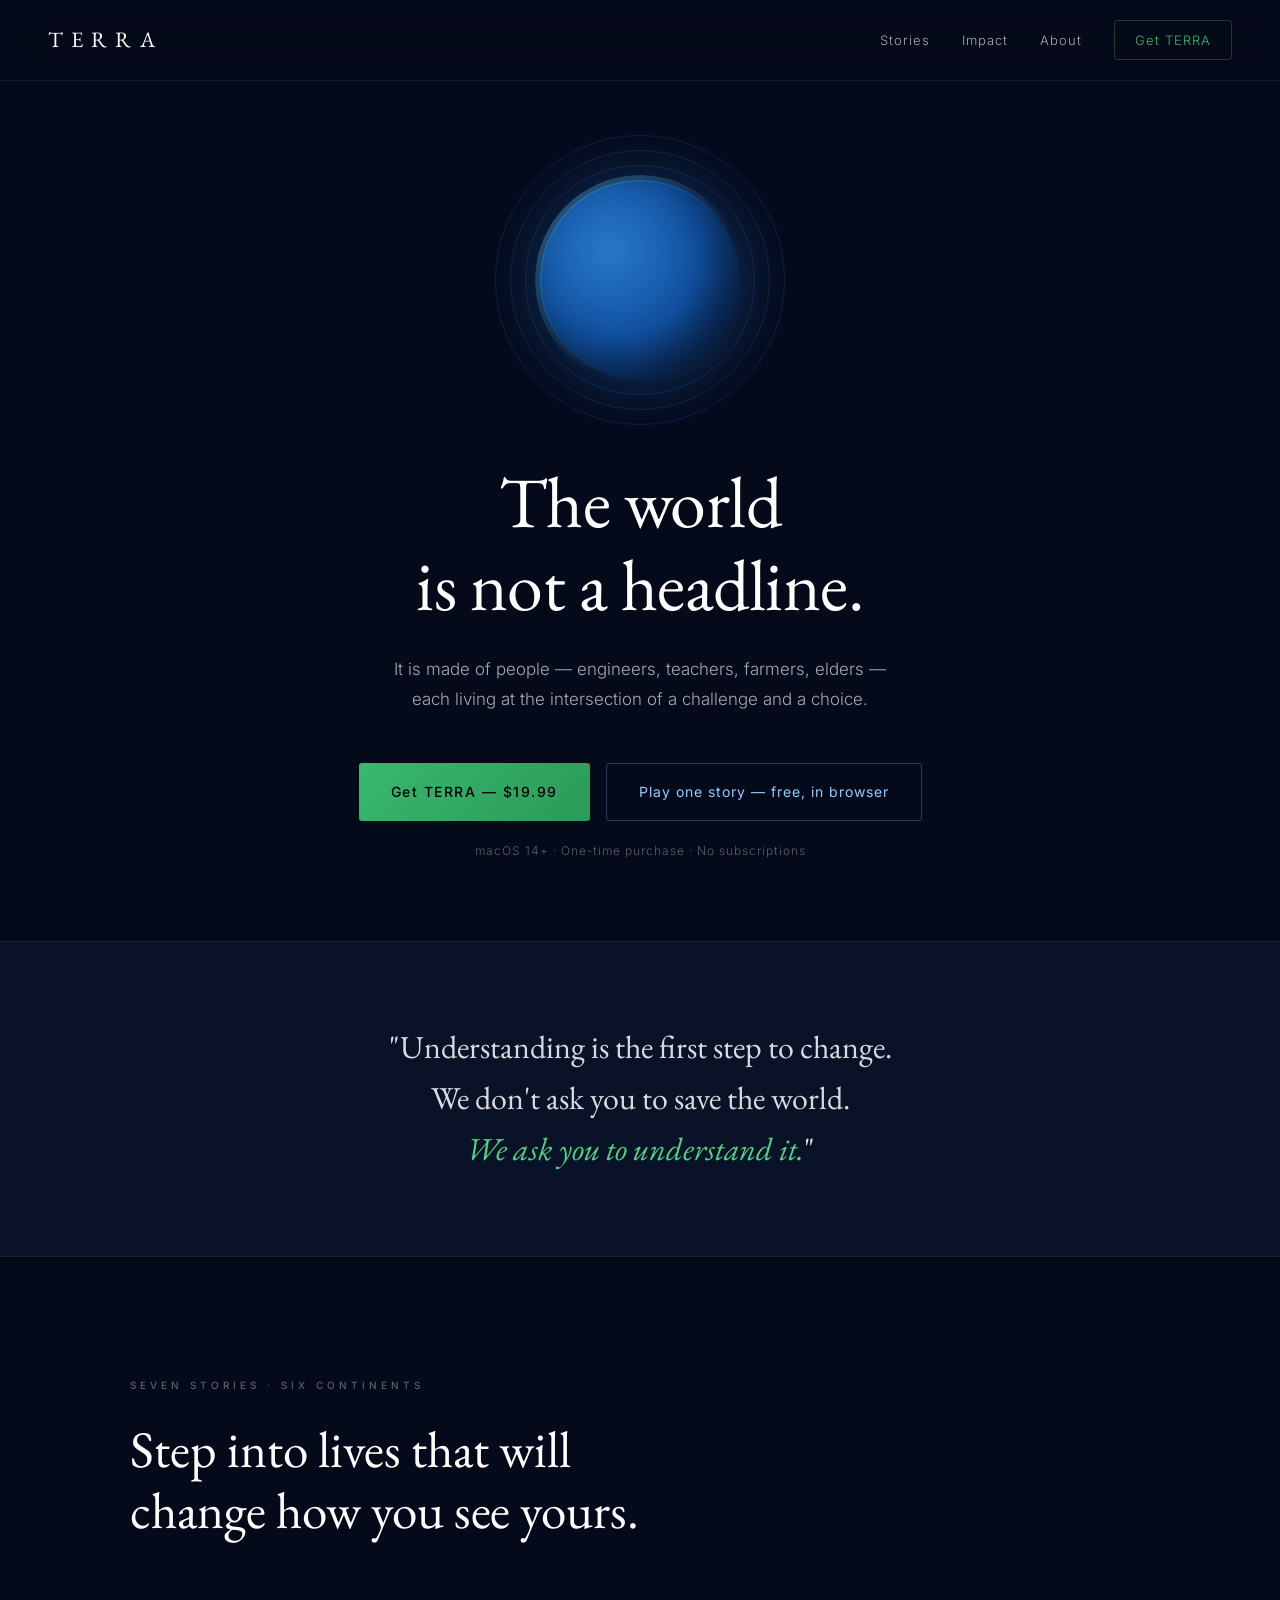
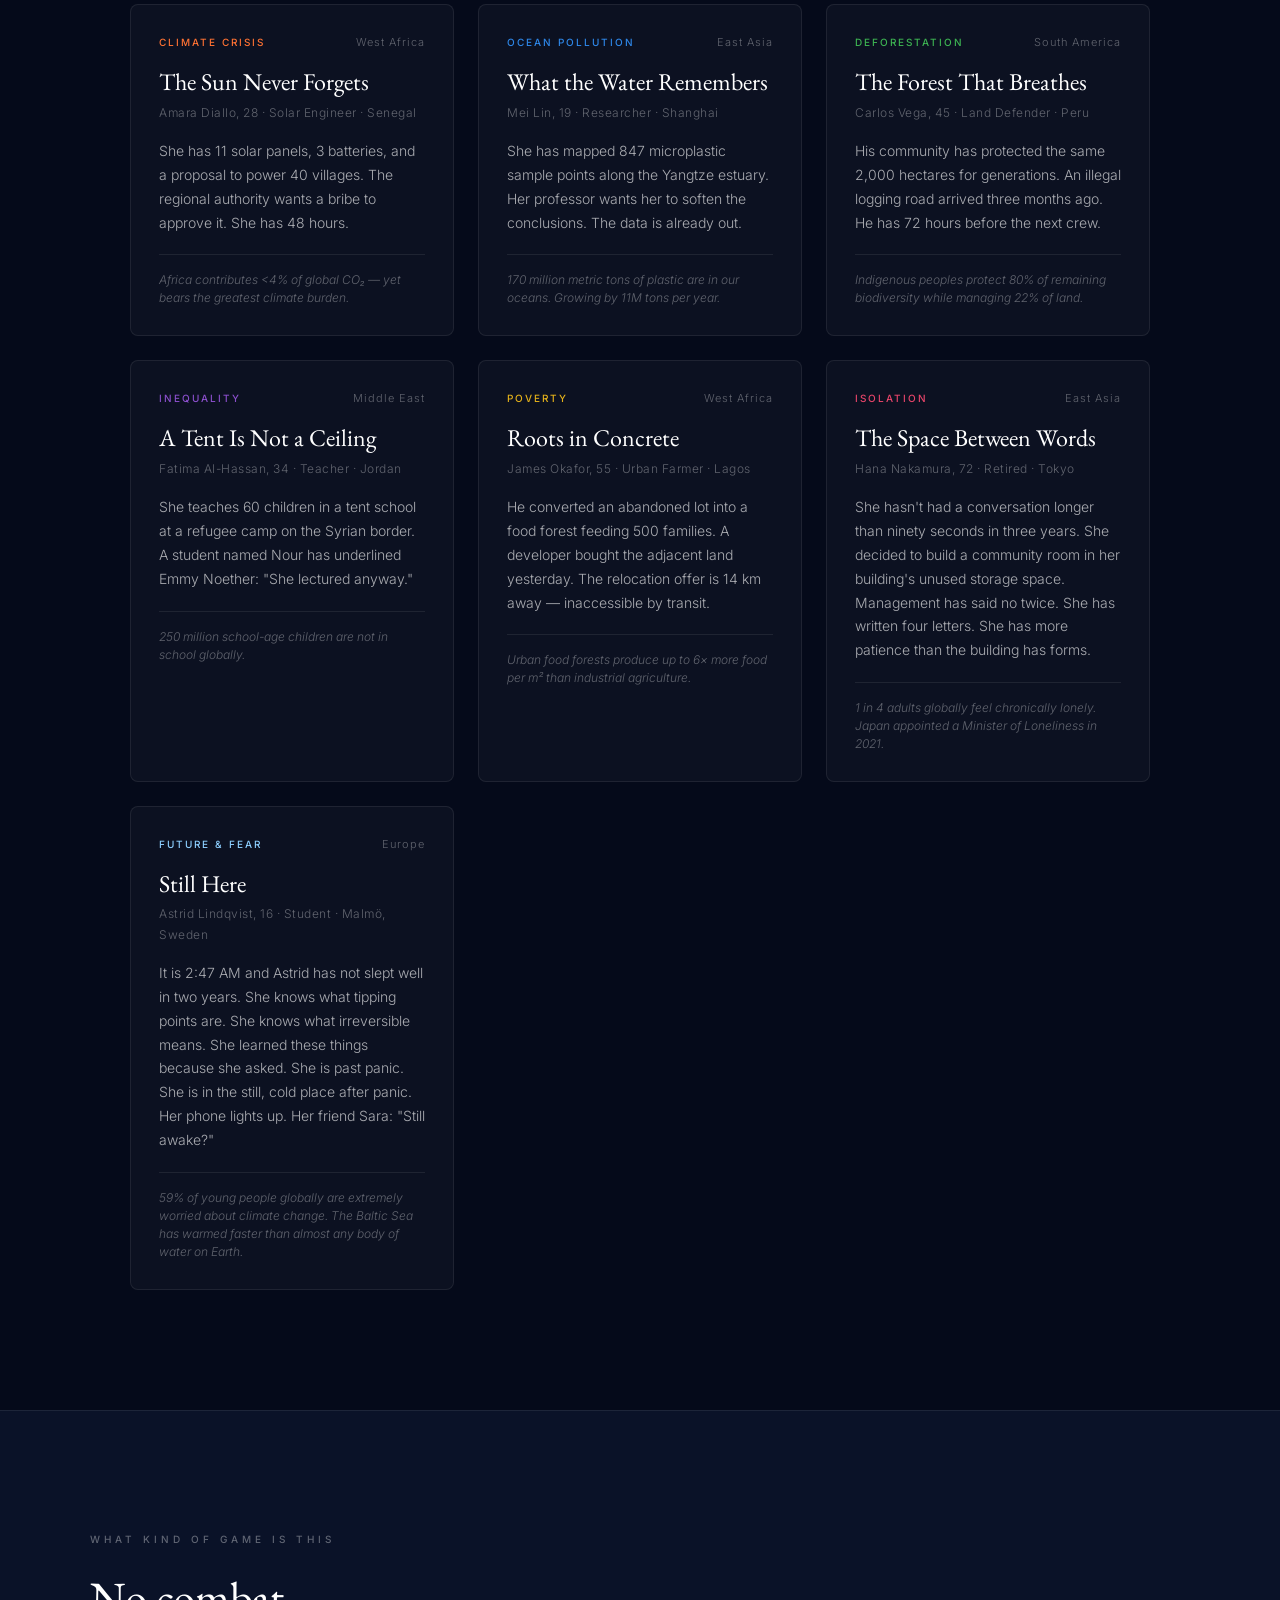
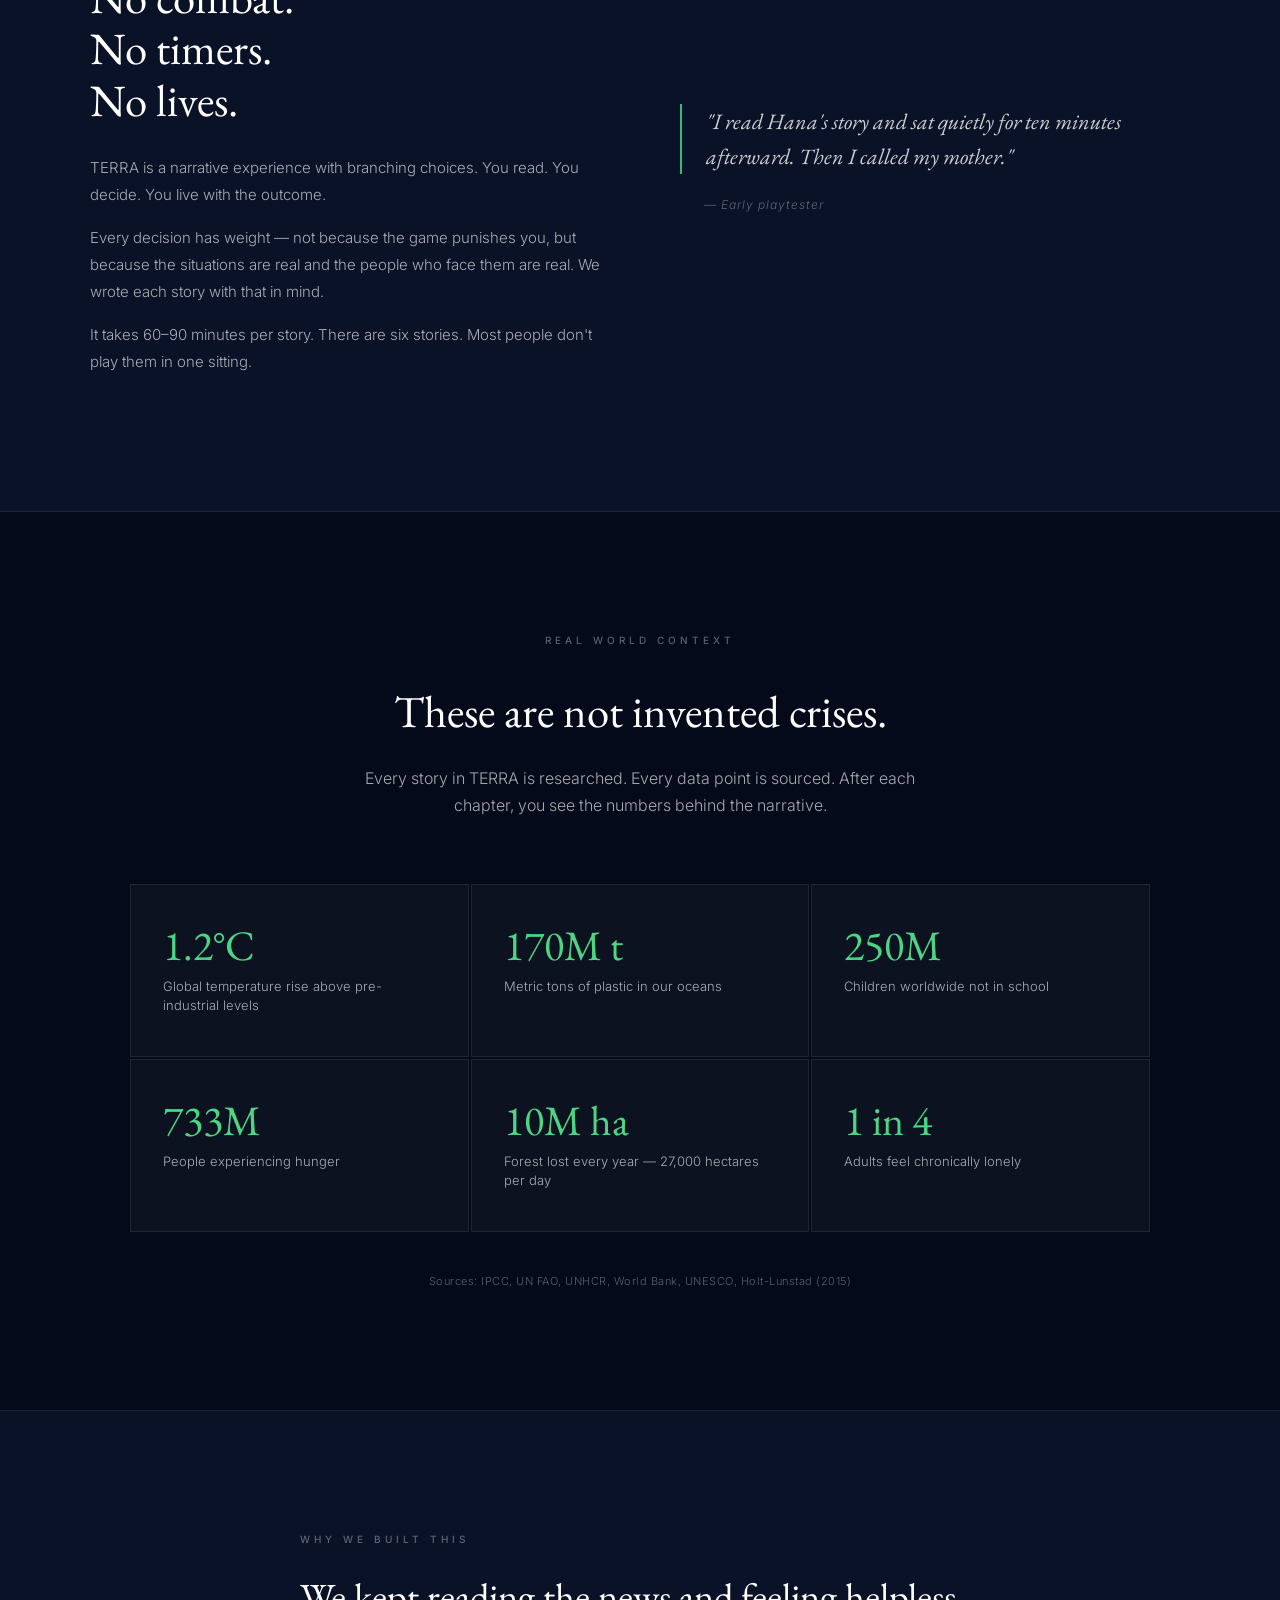
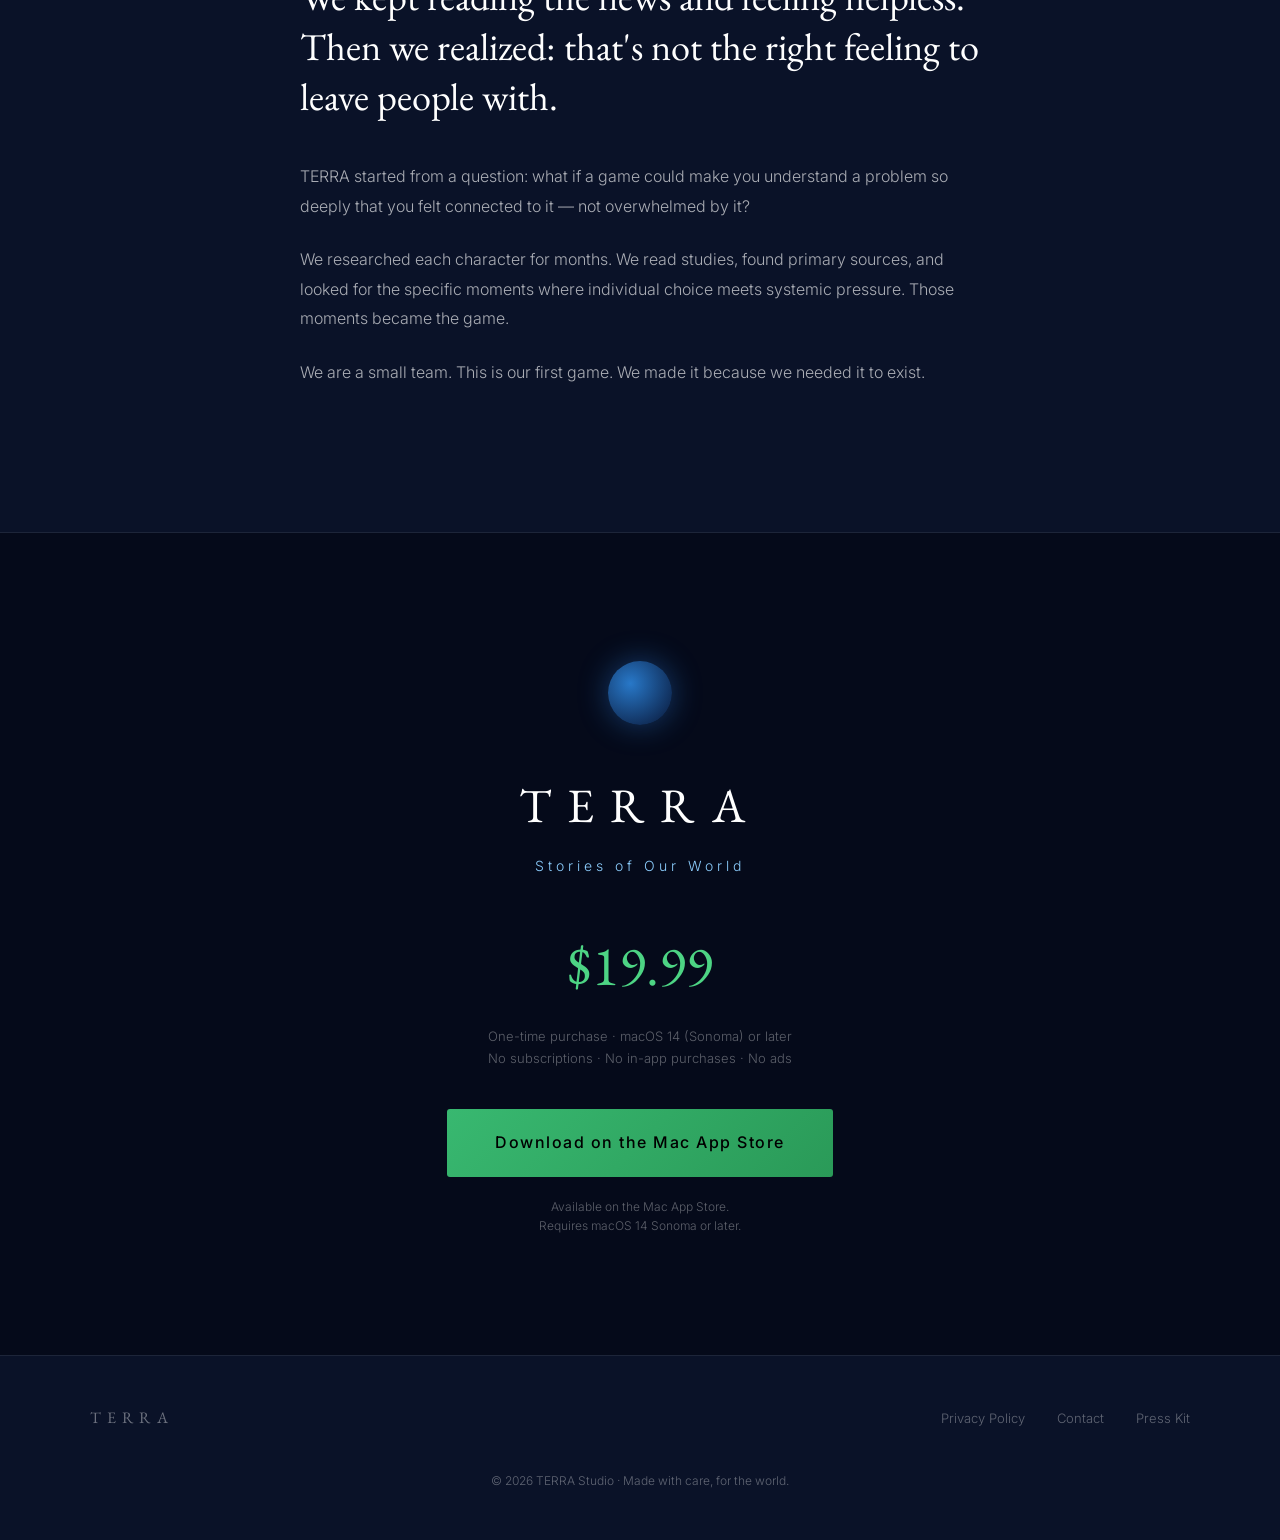
==== commit 67b84876: "feat: interactive browser demo — Hana's full story A zero-install, browser-playable version of Hana'" ====
--- a/website/index.html
+++ b/website/index.html
@@ -44,7 +44,7 @@
       </p>
       <div class="hero-actions">
         <a href="#get" class="btn-primary">Get TERRA — $19.99</a>
-        <a href="#stories" class="btn-ghost">See the stories</a>
+        <a href="/demo.html" class="btn-ghost">Play one story — free, in browser</a>
       </div>
       <p class="hero-note">macOS 14+  ·  One-time purchase  ·  No subscriptions</p>
     </div>
